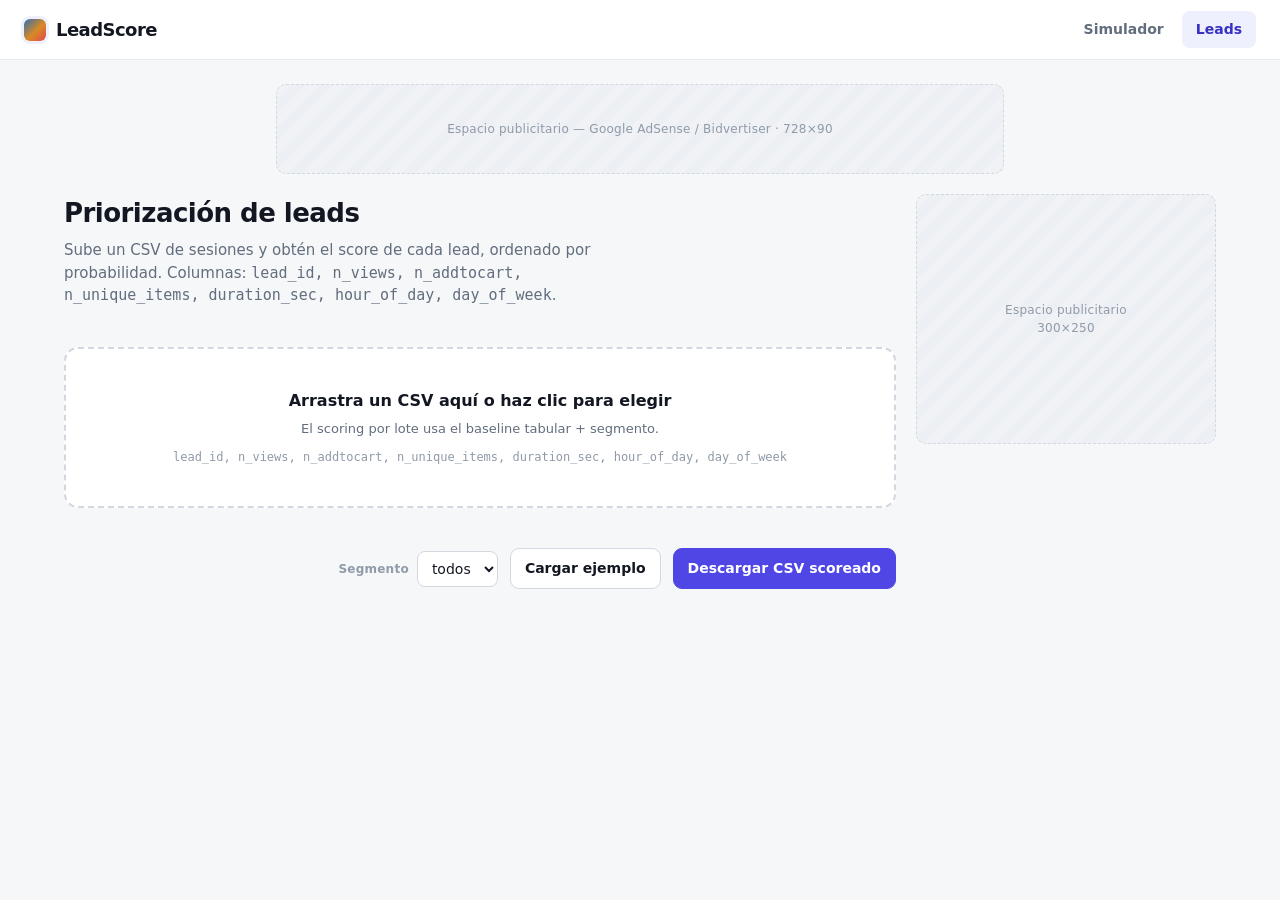
==== frontend/static/dashboard.html @ fb284355 "M6 — frontend + docker-compose - frontend/static: simulador (index.html) con gauge de intención en v" ====
<!DOCTYPE html>
<html lang="es">
<head>
  <meta charset="utf-8" />
  <meta name="viewport" content="width=device-width, initial-scale=1" />
  <title>LeadScore · Dashboard de leads</title>
  <link rel="stylesheet" href="styles.css" />
</head>
<body>
  <header class="topbar">
    <div class="brand"><span class="spark"></span> LeadScore</div>
    <nav class="nav">
      <a href="index.html">Simulador</a>
      <a href="dashboard.html" class="active">Leads</a>
    </nav>
  </header>

  <main class="wrap">
    <!-- Publicidad: banner superior 728x90 -->
    <div class="ad-slot banner">Espacio publicitario — Google AdSense / Bidvertiser · 728×90</div>
    <!--
      AdSense (pegar client-id y descomentar):
      <script async src="https://pagead2.googlesyndication.com/pagead/js/adsbygoogle.js?client=ca-pub-XXXXX" crossorigin="anonymous"></script>
      <ins class="adsbygoogle" style="display:block" data-ad-client="ca-pub-XXXXX" data-ad-slot="0000000000"></ins>
      <script>(adsbygoogle = window.adsbygoogle || []).push({});</script>
    -->

    <div class="grid" style="grid-template-columns: 1fr 300px;">
      <div class="col">
        <div class="page-head">
          <h1>Priorización de leads</h1>
          <p>Sube un CSV de sesiones y obtén el score de cada lead, ordenado por
             probabilidad. Columnas: <code>lead_id, n_views, n_addtocart, n_unique_items,
             duration_sec, hour_of_day, day_of_week</code>.</p>
        </div>

        <div class="dropzone" id="dropzone" tabindex="0" role="button" aria-label="Subir CSV">
          <div class="big">Arrastra un CSV aquí o haz clic para elegir</div>
          <div class="hint">El scoring por lote usa el baseline tabular + segmento.</div>
          <div class="mono">lead_id, n_views, n_addtocart, n_unique_items, duration_sec, hour_of_day, day_of_week</div>
          <input type="file" id="fileInput" accept=".csv,text/csv" hidden />
        </div>

        <div class="toolbar" id="toolbar" hidden>
          <span class="count" id="count"></span>
          <div class="field" style="flex-direction:row;align-items:center;gap:8px">
            <label for="segFilter" style="margin:0">Segmento</label>
            <select id="segFilter"><option value="">todos</option></select>
          </div>
          <button class="btn" id="sample">Cargar ejemplo</button>
          <button class="btn btn-primary" id="download">Descargar CSV scoreado</button>
        </div>

        <div class="table-wrap" id="tableWrap" hidden>
          <table>
            <thead>
              <tr><th></th><th>Lead</th><th>Probabilidad</th><th>Banda</th><th>Segmento</th><th>Acción recomendada</th></tr>
            </thead>
            <tbody id="tbody"></tbody>
          </table>
        </div>
      </div>

      <div class="col">
        <!-- Publicidad: caja lateral 300x250 -->
        <div class="ad-slot box">Espacio publicitario<br />300×250</div>
      </div>
    </div>
  </main>

  <script src="app.js"></script>
</body>
</html>
---- frontend/static/styles.css ----
/* LeadScore — sistema de diseño "señal de intención".
   Tipografía del sistema, un acento de marca (índigo) + escala térmica semántica
   (frío/tibio/caliente) que encoda la probabilidad. Sin frameworks. */

:root {
  /* superficie */
  --bg: #f6f7f9;
  --surface: #ffffff;
  --surface-2: #fbfcfd;
  --ink: #131722;
  --muted: #626d7d;
  --faint: #909aa8;
  --border: #e6e9ef;
  --border-strong: #d3d8e0;

  /* acento de marca */
  --accent: #4f46e5;
  --accent-ink: #3730c4;
  --accent-soft: #eef0fe;

  /* escala térmica (dato, no decoración) */
  --cold: #2f6fb0;
  --warm: #d98a24;
  --hot: #e0474c;
  --cold-soft: #e9f1f8;
  --warm-soft: #fbf0dc;
  --hot-soft: #fbe6e6;

  --radius: 14px;
  --radius-sm: 9px;
  --shadow: 0 1px 2px rgba(19, 23, 34, .04), 0 8px 24px rgba(19, 23, 34, .06);
  --mono: ui-monospace, "SF Mono", "SFMono-Regular", "Menlo", "Consolas", monospace;
  --sans: system-ui, -apple-system, "Segoe UI", Roboto, "Helvetica Neue", Arial, sans-serif;
}

* { box-sizing: border-box; }

body {
  margin: 0;
  font-family: var(--sans);
  background: var(--bg);
  color: var(--ink);
  -webkit-font-smoothing: antialiased;
  line-height: 1.5;
}

h1, h2, h3 { margin: 0; font-weight: 650; letter-spacing: -.02em; }
a { color: inherit; }

/* ---------- barra superior ---------- */
.topbar {
  display: flex;
  align-items: center;
  gap: 28px;
  padding: 0 24px;
  height: 60px;
  background: var(--surface);
  border-bottom: 1px solid var(--border);
  position: sticky;
  top: 0;
  z-index: 10;
}
.brand {
  display: flex;
  align-items: center;
  gap: 10px;
  font-weight: 700;
  letter-spacing: -.03em;
  font-size: 18px;
}
.brand .spark {
  width: 22px; height: 22px;
  border-radius: 6px;
  background: linear-gradient(135deg, var(--cold), var(--warm) 55%, var(--hot));
  box-shadow: 0 0 0 3px var(--accent-soft);
}
.nav { display: flex; gap: 4px; margin-left: auto; }
.nav a {
  text-decoration: none;
  color: var(--muted);
  font-size: 14px; font-weight: 550;
  padding: 8px 14px;
  border-radius: 8px;
}
.nav a:hover { background: var(--surface-2); color: var(--ink); }
.nav a.active { background: var(--accent-soft); color: var(--accent-ink); }

/* ---------- layout ---------- */
.wrap { max-width: 1200px; margin: 0 auto; padding: 24px; }
.page-head { margin-bottom: 20px; }
.page-head h1 { font-size: 26px; }
.page-head p { margin: 6px 0 0; color: var(--muted); font-size: 15px; max-width: 60ch; }

.grid { display: grid; grid-template-columns: 1.05fr .95fr; gap: 20px; align-items: start; }
.col { display: flex; flex-direction: column; gap: 20px; }

.card {
  background: var(--surface);
  border: 1px solid var(--border);
  border-radius: var(--radius);
  box-shadow: var(--shadow);
  padding: 20px;
}
.card h2 {
  font-size: 13px; text-transform: uppercase; letter-spacing: .08em;
  color: var(--faint); font-weight: 600; margin-bottom: 16px;
}

/* ---------- constructor de sesión ---------- */
.event-buttons { display: flex; flex-wrap: wrap; gap: 8px; }
.btn {
  font: inherit; font-size: 14px; font-weight: 550;
  border: 1px solid var(--border-strong);
  background: var(--surface);
  color: var(--ink);
  padding: 9px 14px; border-radius: var(--radius-sm);
  cursor: pointer; transition: background .12s, border-color .12s, transform .05s;
}
.btn:hover { background: var(--surface-2); border-color: var(--faint); }
.btn:active { transform: translateY(1px); }
.btn.view::before { content: "👁  "; }
.btn.cart::before { content: "🛒  "; }
.btn-primary { background: var(--accent); color: #fff; border-color: var(--accent); }
.btn-primary:hover { background: var(--accent-ink); border-color: var(--accent-ink); }
.btn-ghost { color: var(--muted); border-color: transparent; background: transparent; }
.btn-ghost:hover { background: var(--surface-2); color: var(--ink); }

.controls { display: flex; gap: 12px; flex-wrap: wrap; margin-top: 14px; }
.field { display: flex; flex-direction: column; gap: 5px; }
.field label { font-size: 12px; color: var(--faint); font-weight: 600; letter-spacing: .02em; }
select, input[type="number"] {
  font: inherit; font-size: 14px;
  padding: 8px 10px; border-radius: 8px;
  border: 1px solid var(--border-strong); background: var(--surface); color: var(--ink);
}

/* ---------- timeline ---------- */
.timeline { list-style: none; margin: 0; padding: 0; display: flex; flex-direction: column; gap: 8px; }
.timeline:empty::after {
  content: "Sin eventos. Agrega vistas y añadidos al carrito para simular una sesión.";
  color: var(--faint); font-size: 14px;
}
.tl-item {
  display: grid; grid-template-columns: 26px 1fr auto; align-items: center; gap: 10px;
  padding: 9px 12px; border: 1px solid var(--border); border-radius: 10px;
  background: var(--surface-2); animation: slideIn .18s ease;
}
.tl-item .dot { width: 9px; height: 9px; border-radius: 50%; justify-self: center; }
.tl-item.view .dot { background: var(--cold); }
.tl-item.addtocart .dot { background: var(--warm); }
.tl-item .label { font-size: 14px; font-weight: 550; }
.tl-item .meta { font-family: var(--mono); font-size: 12px; color: var(--muted); }
@keyframes slideIn { from { opacity: 0; transform: translateY(-4px); } to { opacity: 1; transform: none; } }

/* ---------- gauge (elemento firma) ---------- */
.gauge-card { text-align: center; }
.gauge { position: relative; width: 260px; height: 168px; margin: 4px auto 0; }
.gauge svg { width: 100%; height: 100%; overflow: visible; }
.gauge-track { fill: none; stroke: var(--border); stroke-width: 18; stroke-linecap: round; }
.gauge-value {
  fill: none; stroke-width: 18; stroke-linecap: round;
  transition: stroke-dashoffset .5s cubic-bezier(.22,.61,.36,1), stroke .5s;
}
.gauge-readout {
  position: absolute; left: 0; right: 0; bottom: 6px;
}
.gauge-num {
  font-size: 48px; font-weight: 700; letter-spacing: -.03em;
  font-variant-numeric: tabular-nums; line-height: 1;
}
.gauge-num .pct { font-size: 22px; color: var(--muted); font-weight: 600; }
.band {
  display: inline-flex; align-items: center; gap: 7px;
  margin-top: 12px; padding: 6px 14px; border-radius: 999px;
  font-size: 14px; font-weight: 650; letter-spacing: -.01em;
}
.band[data-band="caliente"] { background: var(--hot-soft); color: var(--hot); }
.band[data-band="tibio"]    { background: var(--warm-soft); color: var(--warm); }
.band[data-band="frío"]     { background: var(--cold-soft); color: var(--cold); }
.band[data-band="—"]        { background: var(--surface-2); color: var(--faint); }

.action {
  margin-top: 16px; text-align: left;
  border-left: 3px solid var(--border-strong); padding: 4px 0 4px 14px;
  color: var(--muted); font-size: 14px; min-height: 40px;
}
.action strong { color: var(--ink); display: block; font-size: 12px; text-transform: uppercase;
  letter-spacing: .06em; margin-bottom: 3px; }

/* ---------- breakdown ---------- */
.breakdown { display: flex; flex-direction: column; gap: 12px; }
.bk-row { display: grid; grid-template-columns: 92px 1fr 48px; align-items: center; gap: 12px; }
.bk-row .name { font-size: 13px; color: var(--muted); font-weight: 550; }
.bk-row .name.ens { color: var(--accent-ink); font-weight: 650; }
.bar { height: 8px; background: var(--border); border-radius: 999px; overflow: hidden; }
.bar > span { display: block; height: 100%; border-radius: 999px; background: var(--accent);
  width: 0; transition: width .5s cubic-bezier(.22,.61,.36,1); }
.bk-row.ens .bar > span { background: linear-gradient(90deg, var(--cold), var(--warm), var(--hot)); }
.bk-row .val { font-family: var(--mono); font-size: 13px; text-align: right; color: var(--ink);
  font-variant-numeric: tabular-nums; }

/* ---------- ad-slots ---------- */
.ad-slot {
  display: flex; align-items: center; justify-content: center;
  background: repeating-linear-gradient(135deg, #f0f2f6, #f0f2f6 10px, #eceff4 10px, #eceff4 20px);
  border: 1px dashed var(--border-strong); border-radius: 10px;
  color: var(--faint); font-size: 12px; letter-spacing: .02em; text-align: center;
}
.ad-slot.banner { height: 90px; max-width: 728px; margin: 0 auto 20px; }
.ad-slot.box { height: 250px; width: 100%; max-width: 300px; }

/* ---------- dashboard ---------- */
.dropzone {
  border: 2px dashed var(--border-strong); border-radius: var(--radius);
  background: var(--surface); padding: 40px; text-align: center; cursor: pointer;
  transition: border-color .15s, background .15s;
}
.dropzone:hover, .dropzone.drag { border-color: var(--accent); background: var(--accent-soft); }
.dropzone .big { font-size: 16px; font-weight: 600; }
.dropzone .hint { color: var(--muted); font-size: 13px; margin-top: 6px; }
.dropzone .mono { font-family: var(--mono); font-size: 12px; color: var(--faint); margin-top: 10px; }

.toolbar { display: flex; align-items: center; gap: 12px; margin: 20px 0 12px; flex-wrap: wrap; }
.toolbar .count { color: var(--muted); font-size: 14px; margin-right: auto; }

.table-wrap { overflow-x: auto; border: 1px solid var(--border); border-radius: var(--radius); background: var(--surface); }
table { width: 100%; border-collapse: collapse; font-size: 14px; }
th, td { padding: 11px 14px; text-align: left; white-space: nowrap; }
thead th {
  font-size: 12px; text-transform: uppercase; letter-spacing: .05em; color: var(--faint);
  font-weight: 600; border-bottom: 1px solid var(--border); background: var(--surface-2);
}
tbody tr { border-bottom: 1px solid var(--border); }
tbody tr:last-child { border-bottom: none; }
tbody tr:hover { background: var(--surface-2); }
td.prob { font-family: var(--mono); font-variant-numeric: tabular-nums; }
.semaphore { font-size: 15px; }
.seg-tag {
  font-size: 12px; padding: 3px 9px; border-radius: 999px;
  background: var(--surface-2); border: 1px solid var(--border); color: var(--muted);
}
.mini-bar { height: 6px; width: 90px; background: var(--border); border-radius: 999px; overflow: hidden; display: inline-block; vertical-align: middle; }
.mini-bar > span { display: block; height: 100%; border-radius: 999px; }

/* ---------- responsive ---------- */
@media (max-width: 900px) {
  .grid { grid-template-columns: 1fr; }
  .ad-slot.box { max-width: 100%; }
}

/* ---------- accesibilidad ---------- */
:focus-visible { outline: 2px solid var(--accent); outline-offset: 2px; }
@media (prefers-reduced-motion: reduce) {
  * { animation: none !important; transition: none !important; }
}
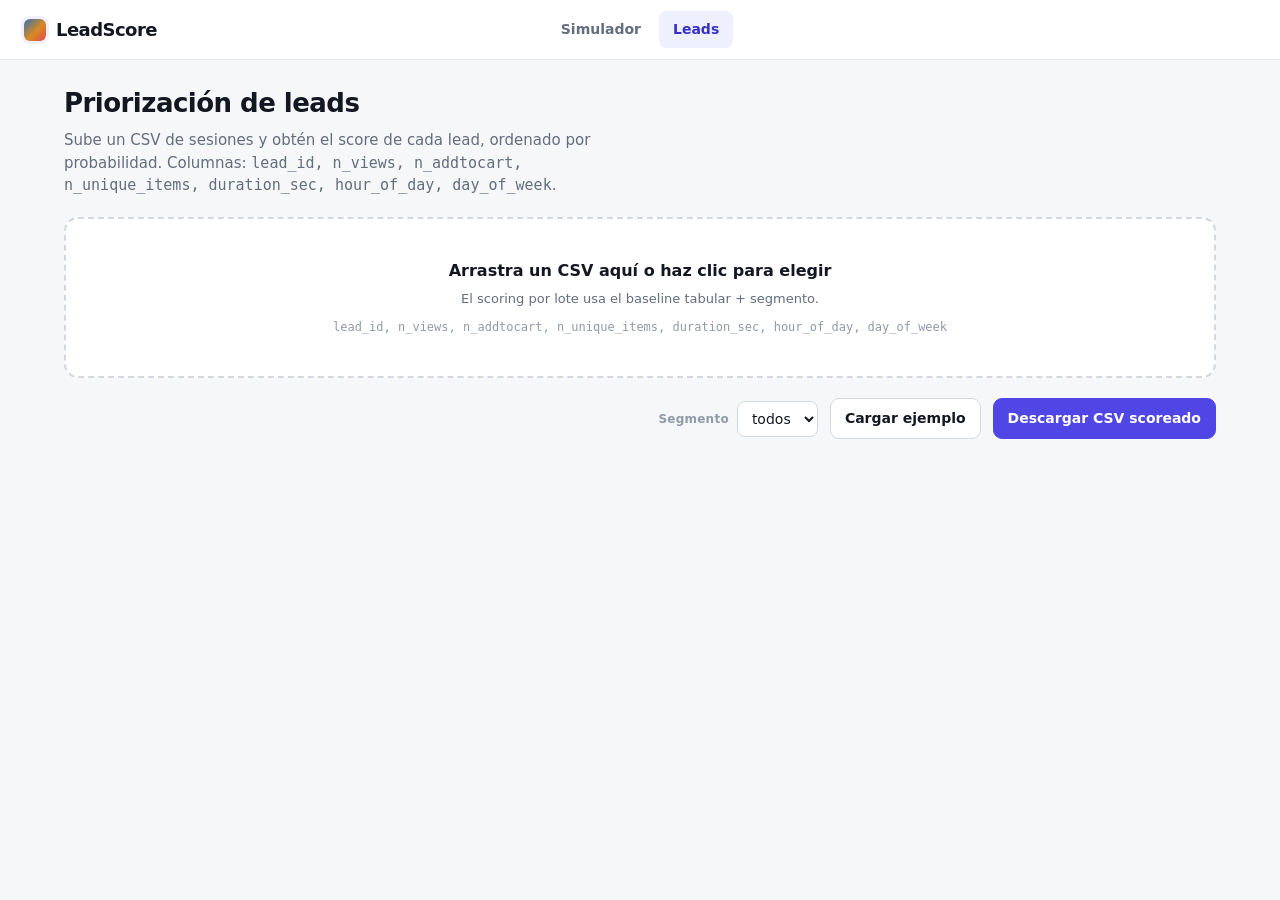
==== commit 3514cdd9: "frontend: quitar espacios publicitarios y centrar los tabs Los ad-slots no son parte de la pauta (el" ====
--- a/frontend/static/dashboard.html
+++ b/frontend/static/dashboard.html
@@ -16,55 +16,37 @@
   </header>
 
   <main class="wrap">
-    <!-- Publicidad: banner superior 728x90 -->
-    <div class="ad-slot banner">Espacio publicitario — Google AdSense / Bidvertiser · 728×90</div>
-    <!--
-      AdSense (pegar client-id y descomentar):
-      <script async src="https://pagead2.googlesyndication.com/pagead/js/adsbygoogle.js?client=ca-pub-XXXXX" crossorigin="anonymous"></script>
-      <ins class="adsbygoogle" style="display:block" data-ad-client="ca-pub-XXXXX" data-ad-slot="0000000000"></ins>
-      <script>(adsbygoogle = window.adsbygoogle || []).push({});</script>
-    -->
+    <div class="page-head">
+      <h1>Priorización de leads</h1>
+      <p>Sube un CSV de sesiones y obtén el score de cada lead, ordenado por
+         probabilidad. Columnas: <code>lead_id, n_views, n_addtocart, n_unique_items,
+         duration_sec, hour_of_day, day_of_week</code>.</p>
+    </div>
 
-    <div class="grid" style="grid-template-columns: 1fr 300px;">
-      <div class="col">
-        <div class="page-head">
-          <h1>Priorización de leads</h1>
-          <p>Sube un CSV de sesiones y obtén el score de cada lead, ordenado por
-             probabilidad. Columnas: <code>lead_id, n_views, n_addtocart, n_unique_items,
-             duration_sec, hour_of_day, day_of_week</code>.</p>
-        </div>
+    <div class="dropzone" id="dropzone" tabindex="0" role="button" aria-label="Subir CSV">
+      <div class="big">Arrastra un CSV aquí o haz clic para elegir</div>
+      <div class="hint">El scoring por lote usa el baseline tabular + segmento.</div>
+      <div class="mono">lead_id, n_views, n_addtocart, n_unique_items, duration_sec, hour_of_day, day_of_week</div>
+      <input type="file" id="fileInput" accept=".csv,text/csv" hidden />
+    </div>
 
-        <div class="dropzone" id="dropzone" tabindex="0" role="button" aria-label="Subir CSV">
-          <div class="big">Arrastra un CSV aquí o haz clic para elegir</div>
-          <div class="hint">El scoring por lote usa el baseline tabular + segmento.</div>
-          <div class="mono">lead_id, n_views, n_addtocart, n_unique_items, duration_sec, hour_of_day, day_of_week</div>
-          <input type="file" id="fileInput" accept=".csv,text/csv" hidden />
-        </div>
+    <div class="toolbar" id="toolbar" hidden>
+      <span class="count" id="count"></span>
+      <div class="field" style="flex-direction:row;align-items:center;gap:8px">
+        <label for="segFilter" style="margin:0">Segmento</label>
+        <select id="segFilter"><option value="">todos</option></select>
+      </div>
+      <button class="btn" id="sample">Cargar ejemplo</button>
+      <button class="btn btn-primary" id="download">Descargar CSV scoreado</button>
+    </div>
 
-        <div class="toolbar" id="toolbar" hidden>
-          <span class="count" id="count"></span>
-          <div class="field" style="flex-direction:row;align-items:center;gap:8px">
-            <label for="segFilter" style="margin:0">Segmento</label>
-            <select id="segFilter"><option value="">todos</option></select>
-          </div>
-          <button class="btn" id="sample">Cargar ejemplo</button>
-          <button class="btn btn-primary" id="download">Descargar CSV scoreado</button>
-        </div>
-
-        <div class="table-wrap" id="tableWrap" hidden>
-          <table>
-            <thead>
-              <tr><th></th><th>Lead</th><th>Probabilidad</th><th>Banda</th><th>Segmento</th><th>Acción recomendada</th></tr>
-            </thead>
-            <tbody id="tbody"></tbody>
-          </table>
-        </div>
-      </div>
-
-      <div class="col">
-        <!-- Publicidad: caja lateral 300x250 -->
-        <div class="ad-slot box">Espacio publicitario<br />300×250</div>
-      </div>
+    <div class="table-wrap" id="tableWrap" hidden>
+      <table>
+        <thead>
+          <tr><th></th><th>Lead</th><th>Probabilidad</th><th>Banda</th><th>Segmento</th><th>Acción recomendada</th></tr>
+        </thead>
+        <tbody id="tbody"></tbody>
+      </table>
     </div>
   </main>
 
--- a/frontend/static/styles.css
+++ b/frontend/static/styles.css
@@ -49,7 +49,10 @@
 
 /* ---------- barra superior ---------- */
 .topbar {
-  display: flex;
+  /* La tercera columna, vacía, equilibra a la marca para que .nav quede
+     centrada respecto a la página y no respecto al espacio sobrante. */
+  display: grid;
+  grid-template-columns: 1fr auto 1fr;
   align-items: center;
   gap: 28px;
   padding: 0 24px;
@@ -74,7 +77,7 @@
   background: linear-gradient(135deg, var(--cold), var(--warm) 55%, var(--hot));
   box-shadow: 0 0 0 3px var(--accent-soft);
 }
-.nav { display: flex; gap: 4px; margin-left: auto; }
+.nav { display: flex; gap: 4px; }
 .nav a {
   text-decoration: none;
   color: var(--muted);
@@ -199,16 +202,6 @@
 .bk-row .val { font-family: var(--mono); font-size: 13px; text-align: right; color: var(--ink);
   font-variant-numeric: tabular-nums; }
 
-/* ---------- ad-slots ---------- */
-.ad-slot {
-  display: flex; align-items: center; justify-content: center;
-  background: repeating-linear-gradient(135deg, #f0f2f6, #f0f2f6 10px, #eceff4 10px, #eceff4 20px);
-  border: 1px dashed var(--border-strong); border-radius: 10px;
-  color: var(--faint); font-size: 12px; letter-spacing: .02em; text-align: center;
-}
-.ad-slot.banner { height: 90px; max-width: 728px; margin: 0 auto 20px; }
-.ad-slot.box { height: 250px; width: 100%; max-width: 300px; }
-
 /* ---------- dashboard ---------- */
 .dropzone {
   border: 2px dashed var(--border-strong); border-radius: var(--radius);
@@ -245,7 +238,6 @@
 /* ---------- responsive ---------- */
 @media (max-width: 900px) {
   .grid { grid-template-columns: 1fr; }
-  .ad-slot.box { max-width: 100%; }
 }
 
 /* ---------- accesibilidad ---------- */
